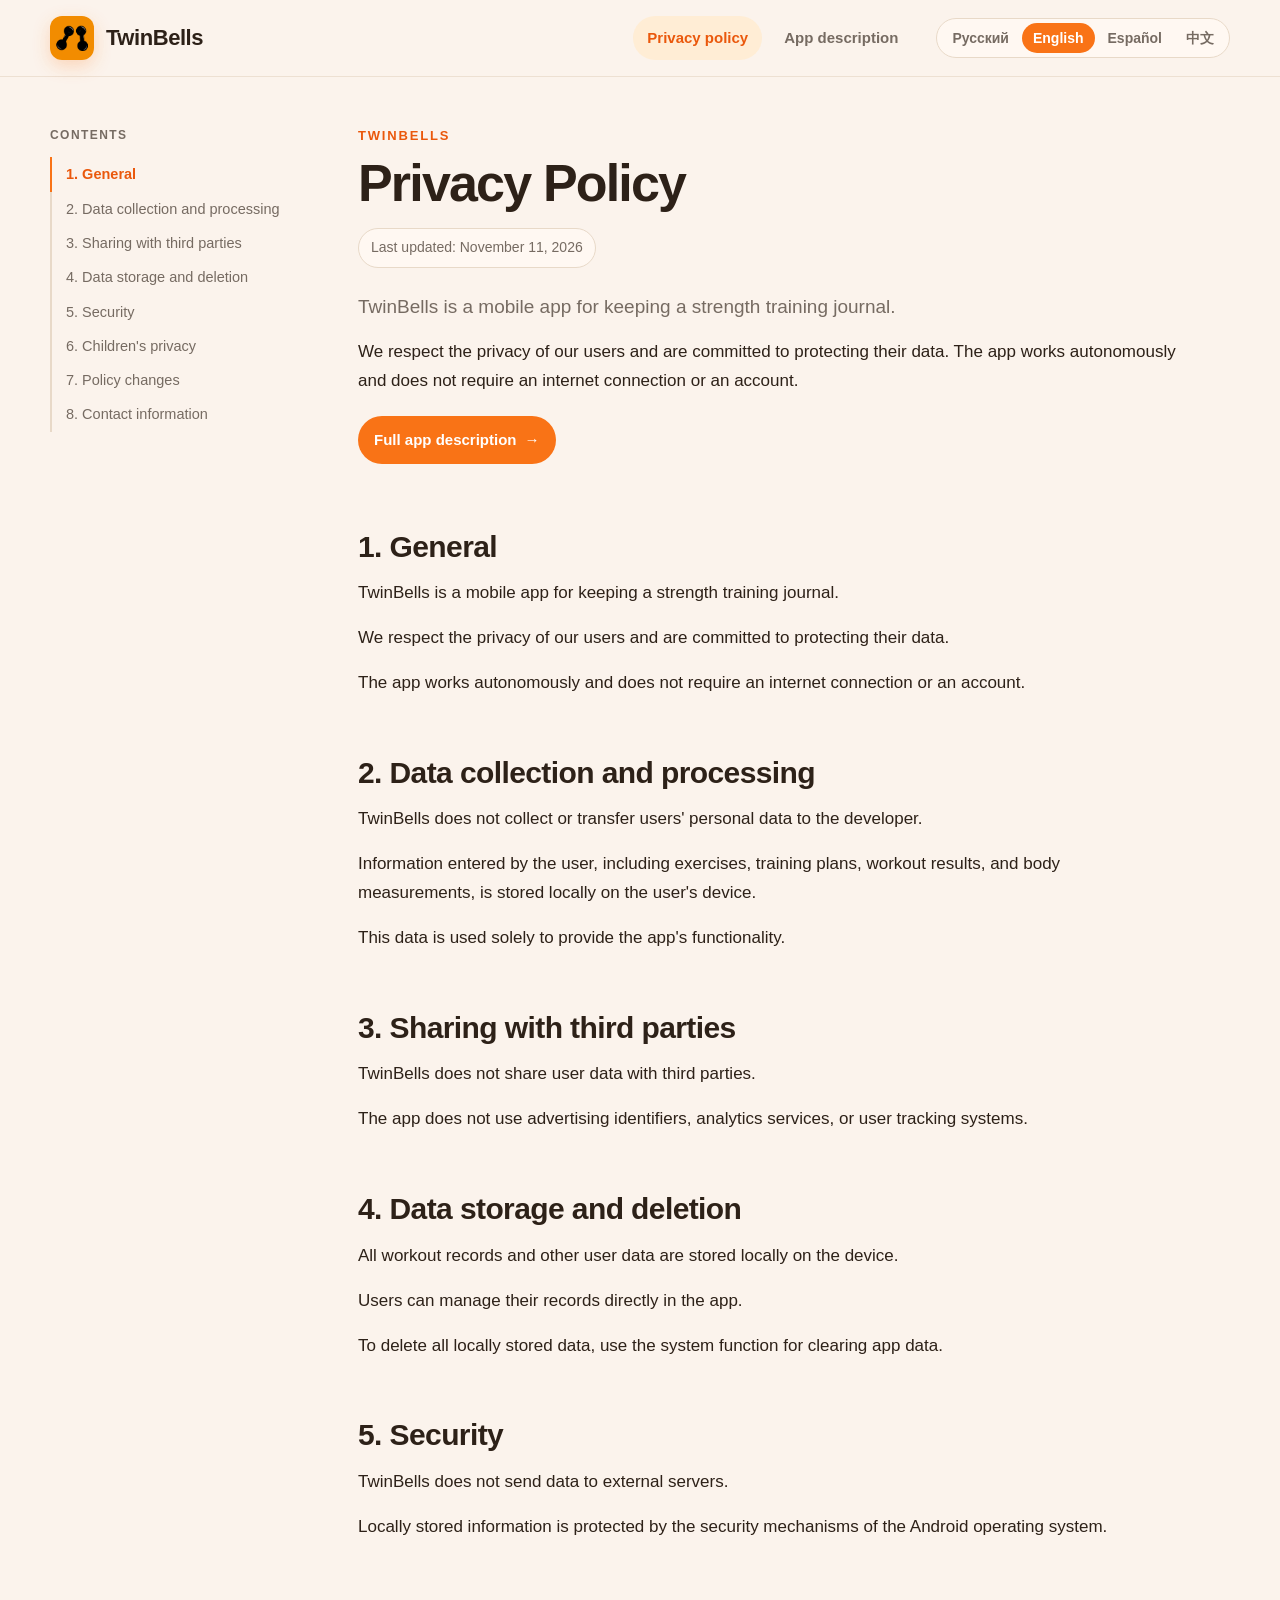
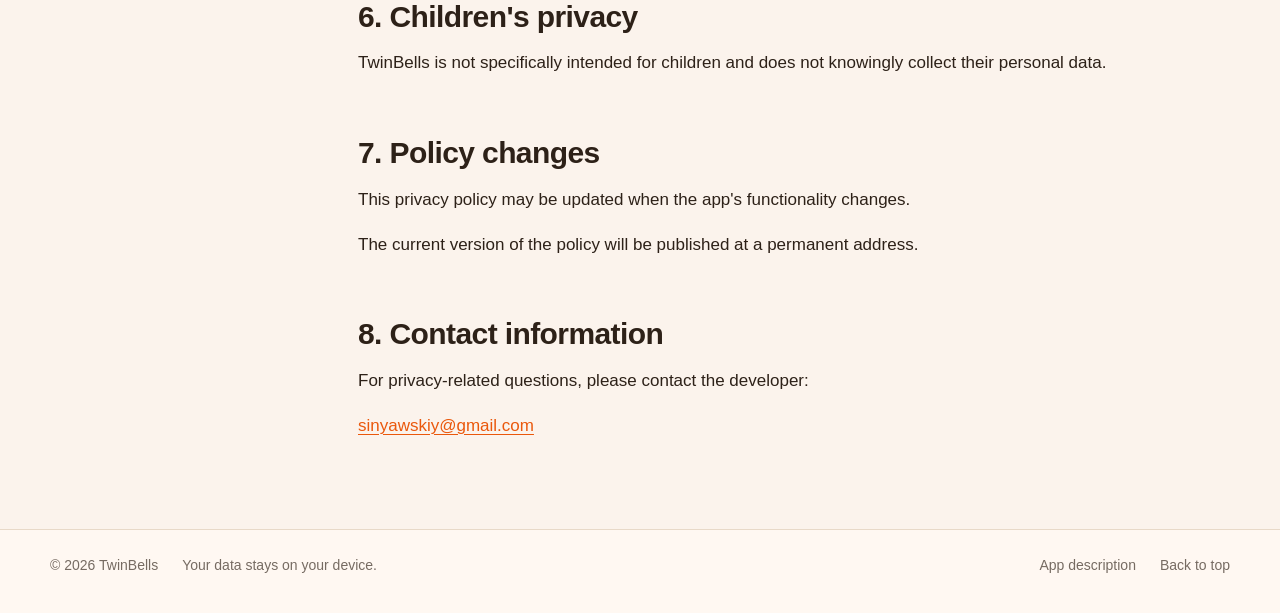
==== privacy.html @ bc49a1cf "initial commit" ====
<!DOCTYPE html>
<html lang="ru">
<head>
  <meta charset="utf-8">
  <meta name="viewport" content="width=device-width, initial-scale=1">
  <meta name="description" content="Политика конфиденциальности TwinBells: приложение работает офлайн и хранит данные только на устройстве пользователя.">
  <title>Политика конфиденциальности - TwinBells</title>
  <link rel="icon" href="images/icon_option_1.png">
  <link rel="stylesheet" href="assets/site.css">
</head>
<body data-page="privacy">
  <a class="skip-link" href="#content" data-ui="skip">К содержанию</a>

  <header class="site-header">
    <div class="header-inner">
      <a class="brand" href="privacy.html" data-page-link="privacy">
        <img src="images/icon_option_1.png" alt="" width="44" height="44">
        <span>TwinBells</span>
      </a>

      <nav class="page-nav" aria-label="TwinBells">
        <a href="privacy.html" data-page-link="privacy" data-ui="privacy" aria-current="page">Политика конфиденциальности</a>
        <a href="description.html" data-page-link="description" data-ui="description">Описание приложения</a>
      </nav>

      <div class="lang-switch" role="group" aria-label="Language">
        <button class="lang-btn" type="button" data-lang="ru" aria-pressed="false">Русский</button>
        <button class="lang-btn" type="button" data-lang="en" aria-pressed="false">English</button>
        <button class="lang-btn" type="button" data-lang="es" aria-pressed="false">Español</button>
        <button class="lang-btn" type="button" data-lang="cn" aria-pressed="false">中文</button>
      </div>
    </div>
  </header>

  <main id="content" class="layout container">
    <aside class="sidebar">
      <p class="toc-title" data-ui="toc">Содержание</p>
      <nav id="toc-desktop" class="toc" aria-label="Contents"></nav>
    </aside>

    <div class="content">
      <details id="toc-mobile-details" class="toc-mobile">
        <summary data-ui="toc">Содержание</summary>
        <nav id="toc-mobile" class="toc" aria-label="Contents"></nav>
      </details>

      <section class="lang-content" data-lang="ru" id="ru-top"
        data-title="Политика конфиденциальности - TwinBells"
        data-meta="Политика конфиденциальности TwinBells: приложение работает офлайн и хранит данные только на устройстве пользователя.">
        <p class="eyebrow">TwinBells</p>
        <h1>Политика конфиденциальности</h1>
        <p class="updated">Дата обновления: 11 ноября 2026 года</p>

        <p class="lead">TwinBells - мобильное приложение для ведения дневника силовых тренировок.</p>
        <p>Мы уважаем конфиденциальность пользователей и стремимся обеспечить защиту их данных. Приложение работает автономно, не требует подключения к интернету или создания учётной записи.</p>
        <p><a class="description-link" href="description.html" data-page-link="description"><span data-ui="descriptionFull">Полное описание приложения</span> →</a></p>

        <h2 id="ru-1">1. Общие положения</h2>
        <p>TwinBells - мобильное приложение для ведения дневника силовых тренировок.</p>
        <p>Мы уважаем конфиденциальность пользователей и стремимся обеспечить защиту их данных.</p>
        <p>Приложение работает автономно, не требует подключения к интернету или создания учётной записи.</p>

        <h2 id="ru-2">2. Сбор и обработка данных</h2>
        <p>TwinBells не собирает и не передаёт разработчику персональные данные пользователей.</p>
        <p>Информация, которую пользователь вводит в приложение, включая упражнения, тренировочные программы, результаты тренировок и замеры тела, хранится локально на устройстве пользователя.</p>
        <p>Эти данные используются исключительно для обеспечения функциональности приложения.</p>

        <h2 id="ru-3">3. Передача данных третьим лицам</h2>
        <p>TwinBells не передаёт пользовательские данные третьим лицам.</p>
        <p>Приложение не использует рекламные идентификаторы, аналитические сервисы или системы отслеживания пользователей.</p>

        <h2 id="ru-4">4. Хранение и удаление данных</h2>
        <p>Все записи тренировок и другие пользовательские данные сохраняются локально на устройстве.</p>
        <p>Пользователь может управлять своими записями непосредственно в приложении.</p>
        <p>Для удаления всех локально сохранённых данных можно воспользоваться системной функцией очистки данных приложения.</p>

        <h2 id="ru-5">5. Безопасность</h2>
        <p>TwinBells не передаёт данные на внешние серверы.</p>
        <p>Защита локально сохранённой информации обеспечивается механизмами безопасности операционной системы Android.</p>

        <h2 id="ru-6">6. Конфиденциальность детей</h2>
        <p>TwinBells не предназначен специально для детей и не осуществляет целенаправленный сбор их персональных данных.</p>

        <h2 id="ru-7">7. Изменения политики</h2>
        <p>При изменении функциональности приложения настоящая политика конфиденциальности может быть обновлена.</p>
        <p>Актуальная версия политики будет опубликована по постоянному адресу.</p>

        <h2 id="ru-8">8. Контактная информация</h2>
        <p>По вопросам конфиденциальности можно обратиться к разработчику:</p>
        <p class="contact"><a href="mailto:sinyawskiy@gmail.com">sinyawskiy@gmail.com</a></p>
      </section>

      <section class="lang-content" data-lang="en" id="en-top" hidden
        data-title="Privacy Policy - TwinBells"
        data-meta="TwinBells privacy policy: the app works offline and keeps your data on your device.">
        <p class="eyebrow">TwinBells</p>
        <h1>Privacy Policy</h1>
        <p class="updated">Last updated: November 11, 2026</p>

        <p class="lead">TwinBells is a mobile app for keeping a strength training journal.</p>
        <p>We respect the privacy of our users and are committed to protecting their data. The app works autonomously and does not require an internet connection or an account.</p>
        <p><a class="description-link" href="description.html" data-page-link="description"><span data-ui="descriptionFull">Full app description</span> →</a></p>

        <h2 id="en-1">1. General</h2>
        <p>TwinBells is a mobile app for keeping a strength training journal.</p>
        <p>We respect the privacy of our users and are committed to protecting their data.</p>
        <p>The app works autonomously and does not require an internet connection or an account.</p>

        <h2 id="en-2">2. Data collection and processing</h2>
        <p>TwinBells does not collect or transfer users' personal data to the developer.</p>
        <p>Information entered by the user, including exercises, training plans, workout results, and body measurements, is stored locally on the user's device.</p>
        <p>This data is used solely to provide the app's functionality.</p>

        <h2 id="en-3">3. Sharing with third parties</h2>
        <p>TwinBells does not share user data with third parties.</p>
        <p>The app does not use advertising identifiers, analytics services, or user tracking systems.</p>

        <h2 id="en-4">4. Data storage and deletion</h2>
        <p>All workout records and other user data are stored locally on the device.</p>
        <p>Users can manage their records directly in the app.</p>
        <p>To delete all locally stored data, use the system function for clearing app data.</p>

        <h2 id="en-5">5. Security</h2>
        <p>TwinBells does not send data to external servers.</p>
        <p>Locally stored information is protected by the security mechanisms of the Android operating system.</p>

        <h2 id="en-6">6. Children's privacy</h2>
        <p>TwinBells is not specifically intended for children and does not knowingly collect their personal data.</p>

        <h2 id="en-7">7. Policy changes</h2>
        <p>This privacy policy may be updated when the app's functionality changes.</p>
        <p>The current version of the policy will be published at a permanent address.</p>

        <h2 id="en-8">8. Contact information</h2>
        <p>For privacy-related questions, please contact the developer:</p>
        <p class="contact"><a href="mailto:sinyawskiy@gmail.com">sinyawskiy@gmail.com</a></p>
      </section>

      <section class="lang-content" data-lang="es" id="es-top" hidden
        data-title="Política de privacidad - TwinBells"
        data-meta="Política de privacidad de TwinBells: la aplicación funciona sin conexión y guarda los datos en tu dispositivo.">
        <p class="eyebrow">TwinBells</p>
        <h1>Política de privacidad</h1>
        <p class="updated">Última actualización: 11 de noviembre de 2026</p>

        <p class="lead">TwinBells es una aplicación móvil para llevar un diario de entrenamiento de fuerza.</p>
        <p>Respetamos la privacidad de nuestros usuarios y nos comprometemos a proteger sus datos. La aplicación funciona de forma autónoma y no requiere conexión a Internet ni la creación de una cuenta.</p>
        <p><a class="description-link" href="description.html" data-page-link="description"><span data-ui="descriptionFull">Descripción completa de la aplicación</span> →</a></p>

        <h2 id="es-1">1. Disposiciones generales</h2>
        <p>TwinBells es una aplicación móvil para llevar un diario de entrenamiento de fuerza.</p>
        <p>Respetamos la privacidad de nuestros usuarios y nos comprometemos a proteger sus datos.</p>
        <p>La aplicación funciona de forma autónoma y no requiere conexión a Internet ni la creación de una cuenta.</p>

        <h2 id="es-2">2. Recopilación y tratamiento de datos</h2>
        <p>TwinBells no recopila ni transfiere al desarrollador datos personales de los usuarios.</p>
        <p>La información que el usuario introduce en la aplicación, incluidos ejercicios, rutinas de entrenamiento, resultados de entrenamientos y medidas corporales, se almacena localmente en el dispositivo del usuario.</p>
        <p>Estos datos se utilizan exclusivamente para proporcionar la funcionalidad de la aplicación.</p>

        <h2 id="es-3">3. Transferencia de datos a terceros</h2>
        <p>TwinBells no transfiere datos de usuarios a terceros.</p>
        <p>La aplicación no utiliza identificadores publicitarios, servicios de analítica ni sistemas de seguimiento de usuarios.</p>

        <h2 id="es-4">4. Almacenamiento y eliminación de datos</h2>
        <p>Todos los registros de entrenamiento y demás datos del usuario se guardan localmente en el dispositivo.</p>
        <p>El usuario puede gestionar sus registros directamente en la aplicación.</p>
        <p>Para eliminar todos los datos almacenados localmente, puede utilizar la función del sistema para borrar los datos de la aplicación.</p>

        <h2 id="es-5">5. Seguridad</h2>
        <p>TwinBells no envía datos a servidores externos.</p>
        <p>La protección de la información almacenada localmente se basa en los mecanismos de seguridad del sistema operativo Android.</p>

        <h2 id="es-6">6. Privacidad de los menores</h2>
        <p>TwinBells no está destinado específicamente a menores y no recopila de forma consciente sus datos personales.</p>

        <h2 id="es-7">7. Cambios en la política</h2>
        <p>Esta política de privacidad puede actualizarse cuando cambie la funcionalidad de la aplicación.</p>
        <p>La versión vigente de la política se publicará en una dirección permanente.</p>

        <h2 id="es-8">8. Información de contacto</h2>
        <p>Para consultas relacionadas con la privacidad, puede contactar con el desarrollador:</p>
        <p class="contact"><a href="mailto:sinyawskiy@gmail.com">sinyawskiy@gmail.com</a></p>
      </section>

      <section class="lang-content" data-lang="cn" id="cn-top" hidden
        data-title="隐私政策 - TwinBells"
        data-meta="TwinBells 隐私政策：应用离线运行，所有数据仅保存在您的设备上。">
        <p class="eyebrow">TwinBells</p>
        <h1>隐私政策</h1>
        <p class="updated">最后更新日期：2026年11月11日</p>

        <p class="lead">TwinBells 是一款用于记录力量训练的移动应用。</p>
        <p>我们尊重用户的隐私，并致力于保护用户数据。应用可离线独立运行，无需网络连接，也无需注册账号。</p>
        <p><a class="description-link" href="description.html" data-page-link="description"><span data-ui="descriptionFull">应用完整说明</span> →</a></p>

        <h2 id="cn-1">1. 一般条款</h2>
        <p>TwinBells 是一款用于记录力量训练的移动应用。</p>
        <p>我们尊重用户的隐私，并致力于保护用户数据。</p>
        <p>应用可离线独立运行，无需网络连接，也无需注册账号。</p>

        <h2 id="cn-2">2. 数据收集与处理</h2>
        <p>TwinBells 不会收集用户个人数据，也不会将用户个人数据传输给开发者。</p>
        <p>用户在应用中输入的信息，包括训练动作、训练计划、训练结果和身体测量数据，均保存在用户设备的本地存储中。</p>
        <p>这些数据仅用于实现应用功能。</p>

        <h2 id="cn-3">3. 向第三方传输数据</h2>
        <p>TwinBells 不会向第三方传输用户数据。</p>
        <p>应用不使用广告标识符、分析服务或用户追踪系统。</p>

        <h2 id="cn-4">4. 数据存储与删除</h2>
        <p>所有训练记录及其他用户数据均保存在设备本地。</p>
        <p>用户可以直接在应用中管理自己的记录。</p>
        <p>如需删除所有本地保存的数据，可使用 Android 系统的应用数据清除功能。</p>

        <h2 id="cn-5">5. 安全性</h2>
        <p>TwinBells 不会将数据传输到外部服务器。</p>
        <p>本地保存的信息由 Android 操作系统的安全机制提供保护。</p>

        <h2 id="cn-6">6. 儿童隐私</h2>
        <p>TwinBells 并非专门面向儿童，也不会主动收集儿童的个人数据。</p>

        <h2 id="cn-7">7. 政策变更</h2>
        <p>当应用功能发生变化时，本隐私政策可能会更新。</p>
        <p>政策的最新版本将在固定地址发布。</p>

        <h2 id="cn-8">8. 联系方式</h2>
        <p>如有隐私相关问题，请联系开发者：</p>
        <p class="contact"><a href="mailto:sinyawskiy@gmail.com">sinyawskiy@gmail.com</a></p>
      </section>
    </div>
  </main>

  <footer class="site-footer">
    <div class="container footer-inner">
      <span>© <span data-current-year>2026</span> TwinBells</span>
      <span data-ui="footerNote">Данные остаются на устройстве.</span>
      <span class="spacer"></span>
      <a href="description.html" data-page-link="description" data-ui="description">Описание приложения</a>
      <button class="linklike" type="button" data-scroll-top data-ui="backToTop">Наверх</button>
    </div>
  </footer>

  <script src="assets/site.js"></script>
</body>
</html>
---- assets/site.css ----
:root {
  color-scheme: light dark;
  --brand: #f97316;
  --brand-strong: #ea580c;
  --brand-soft: #ffedd5;
  --bg: #fbf3ec;
  --surface: #fff8f2;
  --surface-strong: #ffffff;
  --ink: #2d2118;
  --muted: #766b62;
  --border: #e8d9c8;
  --shadow: 0 18px 50px rgba(70, 42, 20, 0.08);
  --radius: 18px;
  --max-width: 1180px;
}

@media (prefers-color-scheme: dark) {
  :root {
    --brand: #fb923c;
    --brand-strong: #fdba74;
    --brand-soft: #3b2414;
    --bg: #1e1712;
    --surface: #2a211a;
    --surface-strong: #33281f;
    --ink: #f4eae2;
    --muted: #c8b9ac;
    --border: #4a3a2e;
    --shadow: 0 18px 50px rgba(0, 0, 0, 0.28);
  }
}

* {
  box-sizing: border-box;
}

html {
  scroll-behavior: smooth;
  scroll-padding-top: 110px;
}

body {
  margin: 0;
  background: var(--bg);
  color: var(--ink);
  font-family: -apple-system, BlinkMacSystemFont, "Segoe UI", Roboto, "Helvetica Neue",
    Arial, "Noto Sans", "PingFang SC", "Microsoft YaHei", sans-serif;
  font-size: 17px;
  line-height: 1.7;
  -webkit-font-smoothing: antialiased;
  text-rendering: optimizeLegibility;
}

a {
  color: var(--brand-strong);
  text-decoration-thickness: 1px;
  text-underline-offset: 3px;
}

a:hover {
  color: var(--brand);
}

img {
  max-width: 100%;
}

button {
  font: inherit;
}

:focus-visible {
  outline: 3px solid color-mix(in srgb, var(--brand) 55%, transparent);
  outline-offset: 3px;
  border-radius: 6px;
}

.container {
  width: min(100% - 40px, var(--max-width));
  margin-inline: auto;
}

/* Header */

.site-header {
  position: sticky;
  top: 0;
  z-index: 20;
  backdrop-filter: blur(16px);
  background: color-mix(in srgb, var(--bg) 88%, transparent);
  border-bottom: 1px solid color-mix(in srgb, var(--border) 70%, transparent);
}

.header-inner {
  display: flex;
  align-items: center;
  gap: 24px;
  min-height: 76px;
  padding-block: 12px;
  width: min(100% - 40px, var(--max-width));
  margin-inline: auto;
}

.brand {
  display: inline-flex;
  align-items: center;
  gap: 12px;
  color: var(--ink);
  text-decoration: none;
  font-size: 22px;
  font-weight: 800;
  letter-spacing: -0.02em;
  white-space: nowrap;
}

.brand img {
  width: 44px;
  height: 44px;
  border-radius: 12px;
  box-shadow: 0 6px 18px rgba(249, 115, 22, 0.24);
}

.page-nav {
  display: flex;
  align-items: center;
  gap: 8px;
  margin-inline-start: auto;
}

.page-nav a {
  padding: 9px 14px;
  border-radius: 999px;
  color: var(--muted);
  text-decoration: none;
  font-size: 15px;
  font-weight: 600;
  white-space: nowrap;
}

.page-nav a:hover {
  color: var(--ink);
  background: color-mix(in srgb, var(--brand) 10%, transparent);
}

.page-nav a[aria-current="page"] {
  color: var(--brand-strong);
  background: var(--brand-soft);
}

.lang-switch {
  display: inline-flex;
  align-items: center;
  gap: 2px;
  padding: 4px;
  border: 1px solid var(--border);
  border-radius: 999px;
  background: var(--surface);
}

.lang-btn {
  border: 0;
  background: transparent;
  color: var(--muted);
  padding: 7px 11px;
  border-radius: 999px;
  cursor: pointer;
  font-size: 14px;
  font-weight: 650;
  line-height: 1.2;
  white-space: nowrap;
}

.lang-btn:hover {
  color: var(--ink);
}

.lang-btn[aria-pressed="true"] {
  background: var(--brand);
  color: #fff;
}

/* Layout */

.layout {
  display: grid;
  grid-template-columns: 260px minmax(0, 1fr);
  gap: 48px;
  align-items: start;
  padding-block: 48px 72px;
}

.sidebar {
  position: sticky;
  top: 104px;
  max-height: calc(100vh - 128px);
  overflow: auto;
  padding-right: 8px;
}

.toc-title {
  margin: 0 0 12px;
  color: var(--muted);
  font-size: 12px;
  font-weight: 800;
  letter-spacing: 0.12em;
  text-transform: uppercase;
}

.toc {
  border-left: 2px solid var(--border);
  padding-left: 0;
}

.toc ul {
  list-style: none;
  margin: 0;
  padding: 0;
}

.toc li {
  margin: 0;
}

.toc a {
  display: block;
  margin-left: -2px;
  border-left: 2px solid transparent;
  padding: 7px 0 7px 14px;
  color: var(--muted);
  text-decoration: none;
  font-size: 14.5px;
  line-height: 1.4;
}

.toc a:hover {
  color: var(--ink);
}

.toc a.active {
  border-left-color: var(--brand);
  color: var(--brand-strong);
  font-weight: 700;
}

.toc .toc-sub a {
  padding-left: 28px;
  font-size: 14px;
}

.content {
  min-width: 0;
  max-width: 820px;
}

.toc-mobile {
  display: none;
  margin-bottom: 24px;
  border: 1px solid var(--border);
  border-radius: var(--radius);
  background: var(--surface);
  padding: 12px 16px;
}

.toc-mobile summary {
  cursor: pointer;
  color: var(--brand-strong);
  font-weight: 700;
  padding: 4px 0;
}

.toc-mobile .toc {
  margin-top: 12px;
  max-height: 45vh;
  overflow: auto;
}

/* Article */

.eyebrow {
  margin: 0 0 8px;
  color: var(--brand-strong);
  font-size: 13px;
  font-weight: 800;
  letter-spacing: 0.14em;
  text-transform: uppercase;
}

h1 {
  margin: 0 0 16px;
  font-size: clamp(34px, 5vw, 52px);
  line-height: 1.1;
  letter-spacing: -0.035em;
}

h2 {
  margin: 48px 0 14px;
  padding-top: 8px;
  font-size: clamp(23px, 3vw, 30px);
  line-height: 1.25;
  letter-spacing: -0.02em;
}

h3 {
  margin: 34px 0 10px;
  font-size: 20px;
  line-height: 1.35;
  letter-spacing: -0.01em;
}

p {
  margin: 0 0 16px;
}

.updated {
  display: inline-flex;
  align-items: center;
  gap: 8px;
  margin-bottom: 24px;
  padding: 7px 12px;
  border: 1px solid var(--border);
  border-radius: 999px;
  background: var(--surface);
  color: var(--muted);
  font-size: 14px;
}

.lead {
  color: var(--muted);
  font-size: 19px;
  line-height: 1.6;
}

article ul {
  margin: 0 0 18px;
  padding-left: 22px;
}

article li {
  margin-bottom: 8px;
}

article li::marker {
  color: var(--brand);
}

.card {
  margin: 28px 0;
  padding: 20px 22px;
  border: 1px solid var(--border);
  border-radius: var(--radius);
  background: var(--surface);
  box-shadow: var(--shadow);
}

.card p:last-child {
  margin-bottom: 0;
}

.description-link {
  display: inline-flex;
  align-items: center;
  gap: 8px;
  margin: 4px 0 8px;
  padding: 11px 16px;
  border-radius: 999px;
  background: var(--brand);
  color: #fff;
  text-decoration: none;
  font-weight: 700;
  font-size: 15px;
}

.description-link:hover {
  background: var(--brand-strong);
  color: #fff;
}

.tagline {
  margin-top: 40px;
  padding-top: 22px;
  border-top: 1px solid var(--border);
  color: var(--brand-strong);
  font-size: 20px;
  font-weight: 800;
  line-height: 1.4;
}

.contact {
  word-break: break-word;
}

/* Footer */

.site-footer {
  border-top: 1px solid var(--border);
  background: var(--surface);
}

.footer-inner {
  display: flex;
  flex-wrap: wrap;
  align-items: center;
  gap: 12px 24px;
  padding-block: 24px 36px;
  color: var(--muted);
  font-size: 14px;
}

.footer-inner .spacer {
  flex: 1;
}

.footer-inner a,
.linklike {
  color: var(--muted);
  text-decoration: none;
  background: none;
  border: 0;
  padding: 0;
  cursor: pointer;
  font-size: inherit;
}

.footer-inner a:hover,
.linklike:hover {
  color: var(--brand-strong);
}

/* Utilities */

[hidden] {
  display: none !important;
}

.visually-hidden {
  position: absolute !important;
  width: 1px;
  height: 1px;
  padding: 0;
  margin: -1px;
  overflow: hidden;
  clip: rect(0, 0, 0, 0);
  white-space: nowrap;
  border: 0;
}

.skip-link {
  position: absolute;
  left: 16px;
  top: -60px;
  z-index: 50;
  padding: 10px 14px;
  border-radius: 10px;
  background: var(--brand);
  color: #fff;
  text-decoration: none;
  font-weight: 700;
}

.skip-link:focus {
  top: 12px;
}

@media (max-width: 1020px) {
  .header-inner {
    flex-wrap: wrap;
    gap: 10px 18px;
  }

  .page-nav {
    order: 3;
    width: 100%;
    margin-inline-start: 0;
  }

  .lang-switch {
    margin-inline-start: auto;
  }

  .layout {
    grid-template-columns: 1fr;
    gap: 0;
    padding-top: 28px;
  }

  .sidebar {
    display: none;
  }

  .toc-mobile {
    display: block;
  }
}

@media (max-width: 640px) {
  body {
    font-size: 16px;
  }

  .container,
  .header-inner {
    width: min(100% - 28px, var(--max-width));
  }

  .brand {
    font-size: 19px;
  }

  .brand img {
    width: 38px;
    height: 38px;
    border-radius: 10px;
  }

  .lang-btn {
    padding: 7px 9px;
    font-size: 13px;
  }

  .page-nav {
    overflow-x: auto;
    padding-bottom: 4px;
  }

  .page-nav a {
    padding: 8px 10px;
  }

  .layout {
    padding-bottom: 48px;
  }

  h2 {
    margin-top: 36px;
  }
}

@media print {
  .site-header,
  .sidebar,
  .toc-mobile,
  .site-footer,
  .description-link {
    display: none !important;
  }

  body {
    background: #fff;
    color: #000;
    font-size: 12pt;
  }

  .layout {
    display: block;
    padding: 0;
  }

  .content {
    max-width: none;
  }

  a {
    color: #000;
  }
}
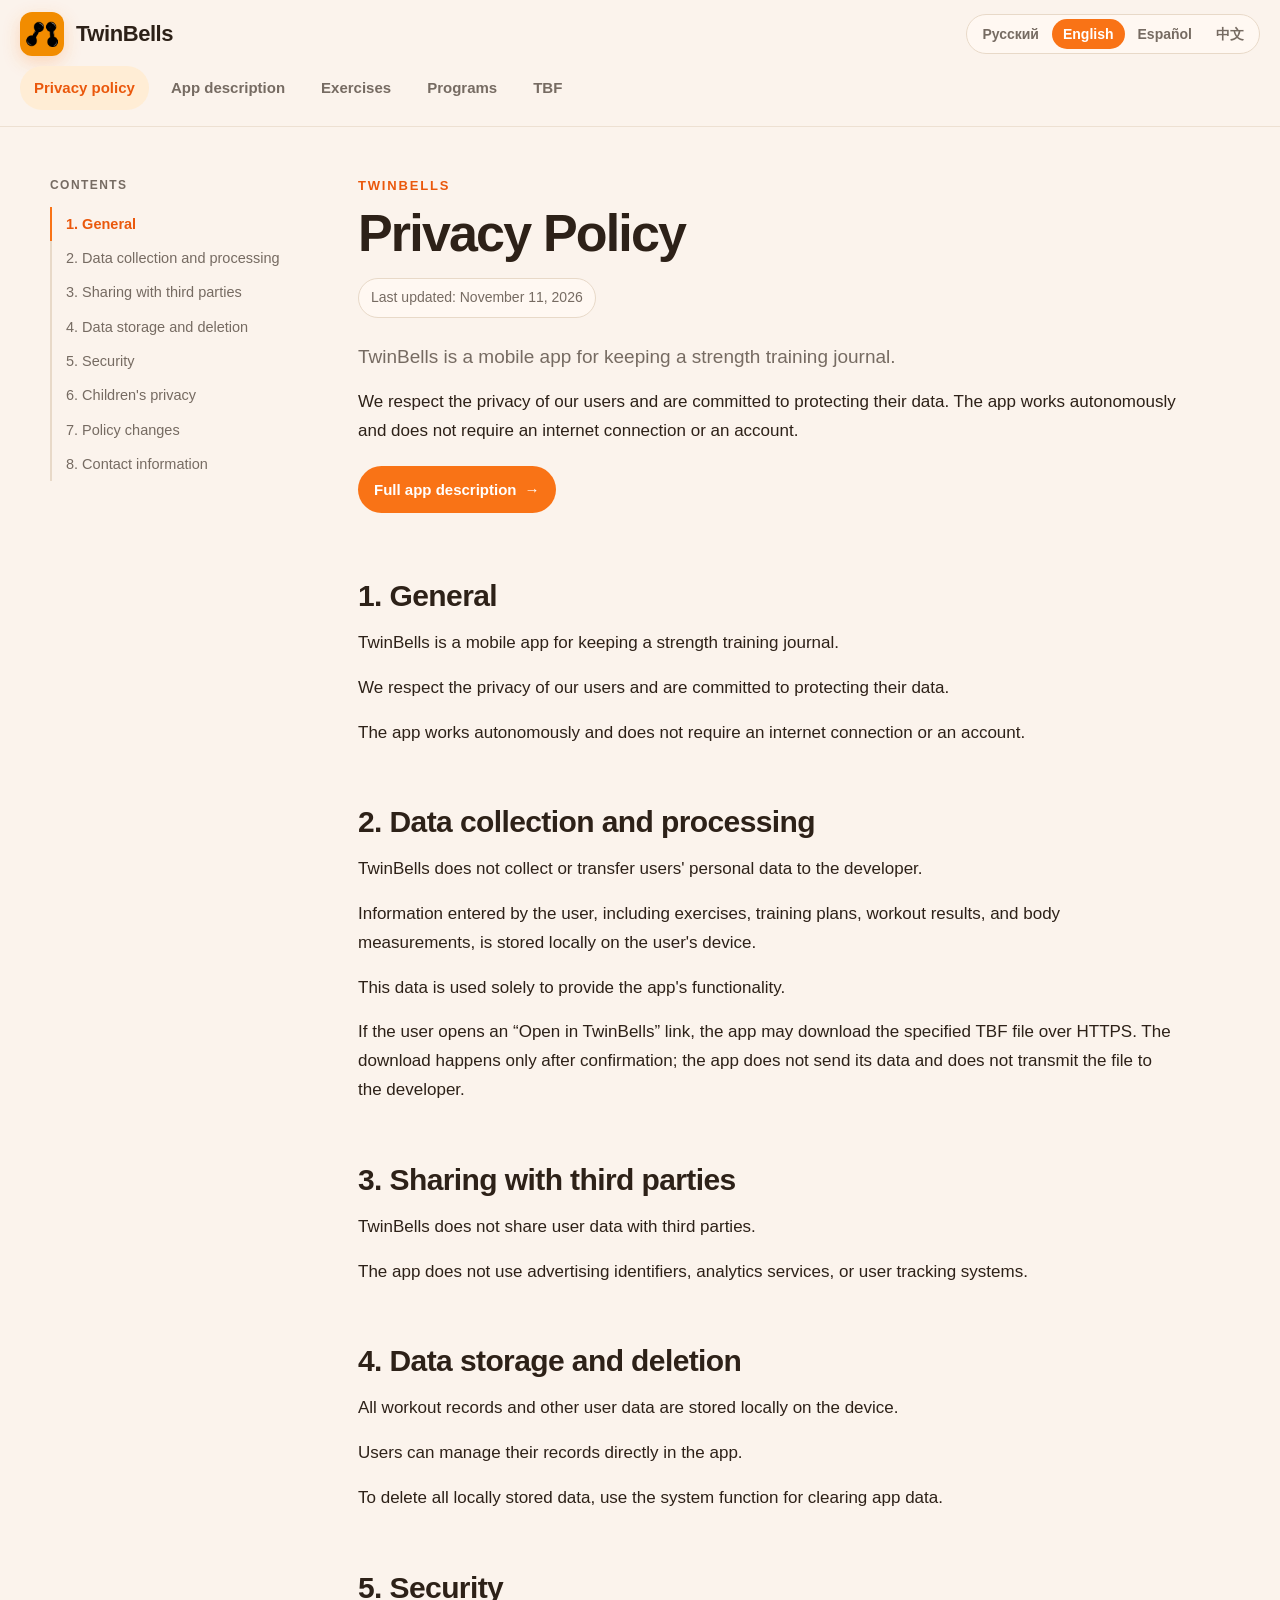
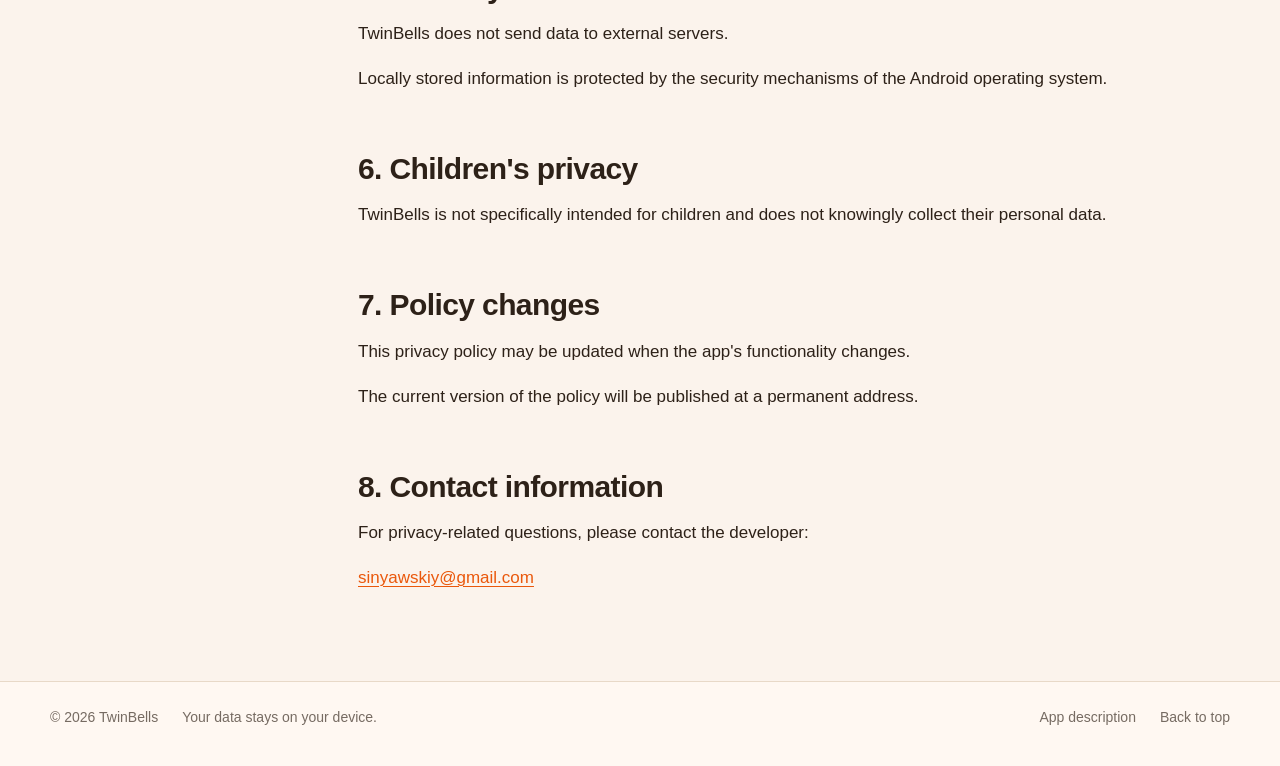
==== commit 7e65ad5f: "add tbf spec and public catalog Publish the TwinBells Format 1.0 specification, JSON Schema, example" ====
--- a/privacy.html
+++ b/privacy.html
@@ -13,7 +13,7 @@
 
   <header class="site-header">
     <div class="header-inner">
-      <a class="brand" href="privacy.html" data-page-link="privacy">
+      <a class="brand" href="index.html">
         <img src="images/icon_option_1.png" alt="" width="44" height="44">
         <span>TwinBells</span>
       </a>
@@ -21,6 +21,9 @@
       <nav class="page-nav" aria-label="TwinBells">
         <a href="privacy.html" data-page-link="privacy" data-ui="privacy" aria-current="page">Политика конфиденциальности</a>
         <a href="description.html" data-page-link="description" data-ui="description">Описание приложения</a>
+        <a href="exercises.html" data-ui="exercises">Упражнения</a>
+        <a href="programs.html" data-ui="programs">Программы</a>
+        <a href="tbf/index.html" data-ui="tbf">TBF</a>
       </nav>
 
       <div class="lang-switch" role="group" aria-label="Language">
@@ -64,6 +67,7 @@
         <p>TwinBells не собирает и не передаёт разработчику персональные данные пользователей.</p>
         <p>Информация, которую пользователь вводит в приложение, включая упражнения, тренировочные программы, результаты тренировок и замеры тела, хранится локально на устройстве пользователя.</p>
         <p>Эти данные используются исключительно для обеспечения функциональности приложения.</p>
+        <p>Если пользователь открывает ссылку «Открыть в TwinBells», приложение может загрузить указанный TBF-файл по HTTPS. Загрузка выполняется только после подтверждения; приложение не отправляет при этом свои данные и не передаёт файл разработчику.</p>
 
         <h2 id="ru-3">3. Передача данных третьим лицам</h2>
         <p>TwinBells не передаёт пользовательские данные третьим лицам.</p>
@@ -110,6 +114,7 @@
         <p>TwinBells does not collect or transfer users' personal data to the developer.</p>
         <p>Information entered by the user, including exercises, training plans, workout results, and body measurements, is stored locally on the user's device.</p>
         <p>This data is used solely to provide the app's functionality.</p>
+        <p>If the user opens an “Open in TwinBells” link, the app may download the specified TBF file over HTTPS. The download happens only after confirmation; the app does not send its data and does not transmit the file to the developer.</p>
 
         <h2 id="en-3">3. Sharing with third parties</h2>
         <p>TwinBells does not share user data with third parties.</p>
@@ -156,6 +161,7 @@
         <p>TwinBells no recopila ni transfiere al desarrollador datos personales de los usuarios.</p>
         <p>La información que el usuario introduce en la aplicación, incluidos ejercicios, rutinas de entrenamiento, resultados de entrenamientos y medidas corporales, se almacena localmente en el dispositivo del usuario.</p>
         <p>Estos datos se utilizan exclusivamente para proporcionar la funcionalidad de la aplicación.</p>
+        <p>Si el usuario abre un enlace «Abrir en TwinBells», la aplicación puede descargar el archivo TBF indicado mediante HTTPS. La descarga solo se realiza tras la confirmación; la aplicación no envía sus datos ni transmite el archivo al desarrollador.</p>
 
         <h2 id="es-3">3. Transferencia de datos a terceros</h2>
         <p>TwinBells no transfiere datos de usuarios a terceros.</p>
@@ -202,6 +208,7 @@
         <p>TwinBells 不会收集用户个人数据，也不会将用户个人数据传输给开发者。</p>
         <p>用户在应用中输入的信息，包括训练动作、训练计划、训练结果和身体测量数据，均保存在用户设备的本地存储中。</p>
         <p>这些数据仅用于实现应用功能。</p>
+        <p>如果用户打开“在 TwinBells 中打开”链接，应用可能会通过 HTTPS 下载指定的 TBF 文件。下载仅在用户确认后进行；应用不会发送自身数据，也不会将文件传输给开发者。</p>
 
         <h2 id="cn-3">3. 向第三方传输数据</h2>
         <p>TwinBells 不会向第三方传输用户数据。</p>
--- a/assets/site.css
+++ b/assets/site.css
@@ -96,7 +96,7 @@
   gap: 24px;
   min-height: 76px;
   padding-block: 12px;
-  width: min(100% - 40px, var(--max-width));
+  width: min(100% - 40px, 1440px);
   margin-inline: auto;
 }
 
@@ -425,6 +425,122 @@
   color: var(--brand-strong);
 }
 
+/* Static pages and catalog */
+
+.page {
+  width: min(100% - 40px, 980px);
+  margin-inline: auto;
+  padding-block: 48px 72px;
+}
+
+.page-header {
+  margin-bottom: 28px;
+}
+
+.page-header h1 {
+  margin-bottom: 12px;
+}
+
+.catalog-grid {
+  display: grid;
+  grid-template-columns: repeat(auto-fill, minmax(260px, 1fr));
+  gap: 18px;
+  margin: 26px 0;
+}
+
+.catalog-card {
+  display: flex;
+  flex-direction: column;
+  gap: 10px;
+  padding: 20px;
+  border: 1px solid var(--border);
+  border-radius: var(--radius);
+  background: var(--surface);
+  box-shadow: var(--shadow);
+}
+
+.catalog-card h2,
+.catalog-card h3 {
+  margin: 0;
+  font-size: 20px;
+}
+
+.catalog-card p {
+  margin: 0;
+  color: var(--muted);
+  font-size: 15.5px;
+  line-height: 1.55;
+}
+
+.catalog-card .catalog-links {
+  display: flex;
+  flex-wrap: wrap;
+  gap: 10px 16px;
+  margin-top: auto;
+  padding-top: 8px;
+  font-size: 14.5px;
+  font-weight: 650;
+}
+
+.chip-row {
+  display: flex;
+  flex-wrap: wrap;
+  gap: 8px;
+  margin: 12px 0;
+}
+
+.chip {
+  display: inline-flex;
+  padding: 4px 10px;
+  border-radius: 999px;
+  background: var(--brand-soft);
+  color: var(--brand-strong);
+  font-size: 13px;
+  font-weight: 700;
+}
+
+.section-grid {
+  display: grid;
+  grid-template-columns: repeat(auto-fit, minmax(220px, 1fr));
+  gap: 16px;
+  margin: 24px 0;
+}
+
+.section-card {
+  display: block;
+  padding: 20px;
+  border: 1px solid var(--border);
+  border-radius: var(--radius);
+  background: var(--surface);
+  text-decoration: none;
+  color: var(--ink);
+  box-shadow: var(--shadow);
+}
+
+.section-card strong {
+  display: block;
+  margin-bottom: 6px;
+  color: var(--brand-strong);
+  font-size: 18px;
+}
+
+.section-card span {
+  color: var(--muted);
+  font-size: 15px;
+}
+
+.section-card:hover {
+  border-color: var(--brand);
+}
+
+.note {
+  padding: 16px 18px;
+  border-left: 4px solid var(--brand);
+  border-radius: 0 12px 12px 0;
+  background: var(--surface);
+  color: var(--muted);
+}
+
 /* Utilities */
 
 [hidden] {
@@ -460,7 +576,7 @@
   top: 12px;
 }
 
-@media (max-width: 1020px) {
+@media (max-width: 1400px) {
   .header-inner {
     flex-wrap: wrap;
     gap: 10px 18px;
@@ -470,12 +586,16 @@
     order: 3;
     width: 100%;
     margin-inline-start: 0;
+    overflow-x: auto;
+    padding-bottom: 4px;
   }
 
   .lang-switch {
     margin-inline-start: auto;
   }
-
+}
+
+@media (max-width: 1020px) {
   .layout {
     grid-template-columns: 1fr;
     gap: 0;
